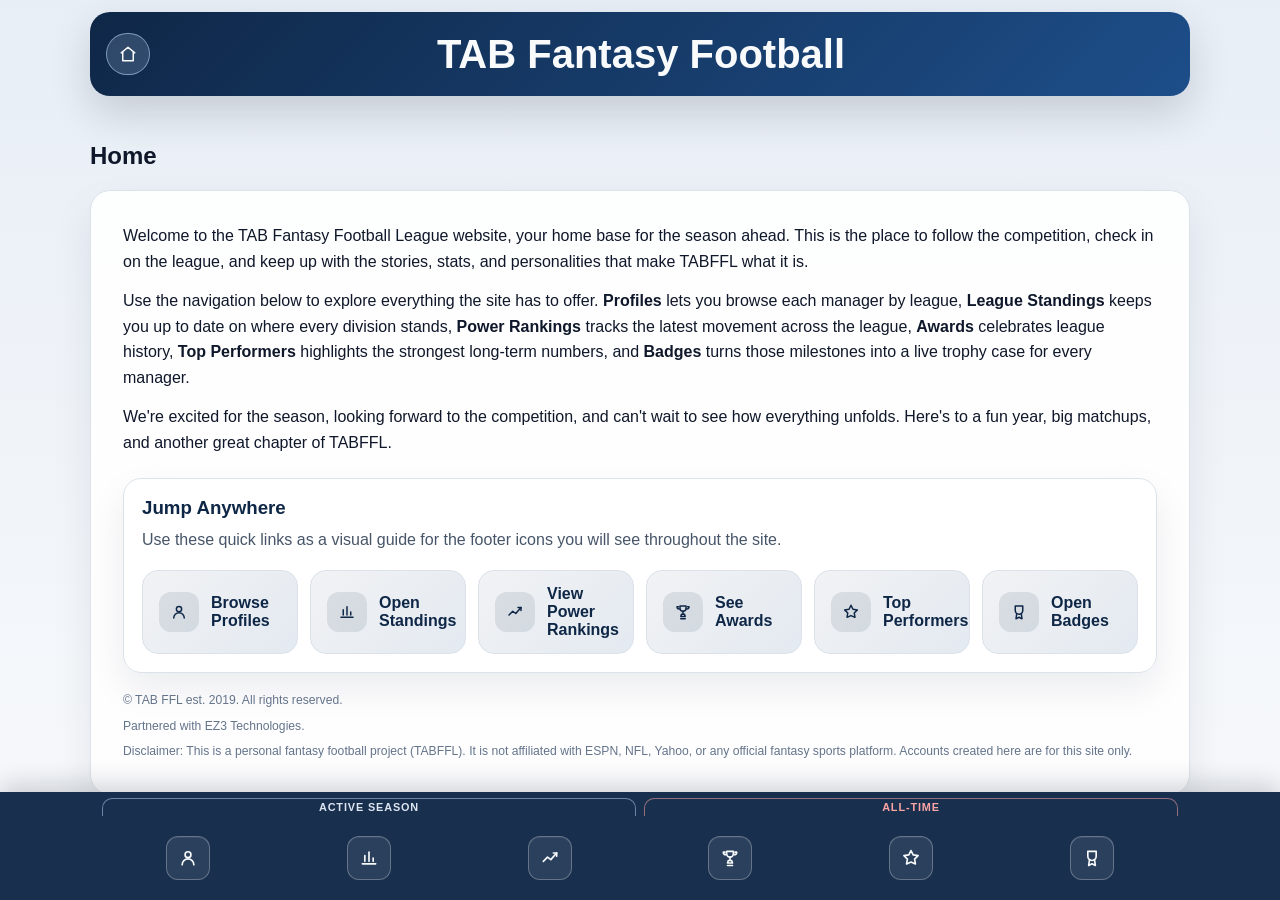
==== index.html @ a6985075 "Disclaimer" ====
<!DOCTYPE html>
<html lang="en">
<head>
    <meta charset="utf-8">
    <meta name="viewport" content="width=device-width,initial-scale=1">
    <meta name="theme-color" content="#0f2747">
    <title>Homepage</title>
    <link rel="stylesheet" href="styles.css?v=20260321d">
    <style>
        .site-footer {
            position: fixed;
            left: 0;
            right: 0;
            bottom: 0;
            margin: 0;
            border-radius: 0;
            z-index: 999;
        }

        body {
            padding-bottom: 84px;
        }

        .site-footer .footer-nav {
            justify-content: space-around;
        }

        .welcome-card {
            width: 100%;
            padding: clamp(20px, 4vw, 32px);
            border: 1px solid #dbe2ea;
            border-radius: 20px;
            background: rgba(255, 255, 255, 0.92);
            box-shadow: 0 18px 40px rgba(15, 23, 42, 0.08);
        }

        .welcome-card p {
            margin: 0 0 14px;
            line-height: 1.6;
        }

        .welcome-card p:last-child {
            margin-bottom: 0;
        }

        .nav-guide {
            margin-top: 20px;
        }

        .nav-guide strong {
            color: navy;
        }

        .site-disclaimer {
            margin-top: 18px;
            font-size: 0.76rem;
            line-height: 1.5;
            color: #64748b;
        }

        .site-disclaimer p {
            margin: 0 0 6px;
        }

        .site-disclaimer p:last-child {
            margin-bottom: 0;
        }

    </style>
</head>
<body>
    <div class="container">
        <header>
            <a class="header-home" href="/" aria-current="page" aria-label="Home"><svg viewBox="0 0 24 24" aria-hidden="true"><path d="M3 10.5 12 3l9 7.5"></path><path d="M5 9.5V21h14V9.5"></path></svg><span class="sr-only">Home</span></a>
            <h1 class="site-title">TAB Fantasy Football</h1>
            <span class="header-spacer" aria-hidden="true"></span>
        </header>

        <main>
            <h2>Home</h2>
            <section class="welcome-card">
                <p>Welcome to the TAB Fantasy Football League website, your home base for the season ahead. This is the place to follow the competition, check in on the league, and keep up with the stories, stats, and personalities that make TABFFL what it is.</p>
                <p>Use the navigation below to explore everything the site has to offer. <strong>Profiles</strong> lets you browse each manager by league, <strong>League Standings</strong> keeps you up to date on where every division stands, <strong>Power Rankings</strong> tracks the latest movement across the league, <strong>Awards</strong> celebrates league history, <strong>Top Performers</strong> highlights the strongest long-term numbers, and <strong>Badges</strong> turns those milestones into a live trophy case for every manager.</p>
                <p class="nav-guide">We're excited for the season, looking forward to the competition, and can't wait to see how everything unfolds. Here's to a fun year, big matchups, and another great chapter of TABFFL.</p>
                <section class="site-shortcuts" aria-label="Site shortcuts">
                    <h3>Jump Anywhere</h3>
                    <p>Use these quick links as a visual guide for the footer icons you will see throughout the site.</p>
                    <div class="quick-links">
                        <a href="/profiles">
                            <span class="quick-link-icon" aria-hidden="true"><svg viewBox="0 0 24 24"><circle cx="12" cy="8" r="3.5"></circle><path d="M5 20a7 7 0 0 1 14 0"></path></svg></span>
                            <span class="quick-link-copy"><span class="quick-link-title">Browse Profiles</span></span>
                        </a>
                        <a href="/leagues">
                            <span class="quick-link-icon" aria-hidden="true"><svg viewBox="0 0 24 24"><path d="M4 19h16"></path><path d="M7 16V9"></path><path d="M12 16V5"></path><path d="M17 16v-4"></path></svg></span>
                            <span class="quick-link-copy"><span class="quick-link-title">Open Standings</span></span>
                        </a>
                        <a href="/power-rankings">
                            <span class="quick-link-icon" aria-hidden="true"><svg viewBox="0 0 24 24"><path d="M4 16l5-5 4 3 7-8"></path><path d="M16 6h4v4"></path></svg></span>
                            <span class="quick-link-copy"><span class="quick-link-title">View Power Rankings</span></span>
                        </a>
                        <a href="/awards">
                            <span class="quick-link-icon" aria-hidden="true"><svg viewBox="0 0 24 24"><path d="M8 4h8v3a4 4 0 0 1-8 0Z"></path><path d="M6 5H4a3 3 0 0 0 3 3"></path><path d="M18 5h2a3 3 0 0 1-3 3"></path><path d="M12 11v4"></path><path d="M9 21h6"></path><path d="M10 15h4l1 3H9Z"></path></svg></span>
                            <span class="quick-link-copy"><span class="quick-link-title">See Awards</span></span>
                        </a>
                        <a href="/top-performers">
                            <span class="quick-link-icon" aria-hidden="true"><svg viewBox="0 0 24 24"><path d="M12 3l2.6 5.3 5.9.9-4.2 4.1 1 5.8L12 16.8 6.7 19.1l1-5.8L3.5 9.2l5.9-.9Z"></path></svg></span>
                            <span class="quick-link-copy"><span class="quick-link-title">Top Performers</span></span>
                        </a>
                        <a href="/badges">
                            <span class="quick-link-icon" aria-hidden="true"><svg viewBox="0 0 24 24"><path d="M7 4h10v6a5 5 0 0 1-10 0Z"></path><path d="m9 14-1 7 4-2 4 2-1-7"></path></svg></span>
                            <span class="quick-link-copy"><span class="quick-link-title">Open Badges</span></span>
                        </a>
                    </div>
                </section>
                <section class="site-disclaimer" aria-label="Site disclaimer">
                    <p>&copy; TAB FFL est. 2019. All rights reserved.</p>
                    <p>Partnered with EZ3 Technologies.</p>
                    <p>Disclaimer: This is a personal fantasy football project (TABFFL). It is not affiliated with ESPN, NFL, Yahoo, or any official fantasy sports platform. Accounts created here are for this site only.</p>
                </section>
            </section>
        </main>

        <footer class="site-footer" role="contentinfo">
            <div class="footer-group-row" aria-hidden="true">
                <div class="footer-group-label active-season">Active Season</div>
                <div class="footer-group-label all-time">All-Time</div>
            </div>
            <nav class="footer-nav" role="navigation" aria-label="Main navigation">
                <a href="/profiles" aria-label="Profiles"><span class="footer-emblem" aria-hidden="true"><svg viewBox="0 0 24 24"><circle cx="12" cy="8" r="3.5"></circle><path d="M5 20a7 7 0 0 1 14 0"></path></svg></span><span class="sr-only">Profiles</span></a>
                <a href="/leagues" aria-label="League Standings"><span class="footer-emblem" aria-hidden="true"><svg viewBox="0 0 24 24"><path d="M4 19h16"></path><path d="M7 16V9"></path><path d="M12 16V5"></path><path d="M17 16v-4"></path></svg></span><span class="sr-only">League Standings</span></a>
                <a href="/power-rankings" aria-label="Power Rankings"><span class="footer-emblem" aria-hidden="true"><svg viewBox="0 0 24 24"><path d="M4 16l5-5 4 3 7-8"></path><path d="M16 6h4v4"></path></svg></span><span class="sr-only">Power Rankings</span></a>
                <a href="/awards" aria-label="Awards"><span class="footer-emblem" aria-hidden="true"><svg viewBox="0 0 24 24"><path d="M8 4h8v3a4 4 0 0 1-8 0Z"></path><path d="M6 5H4a3 3 0 0 0 3 3"></path><path d="M18 5h2a3 3 0 0 1-3 3"></path><path d="M12 11v4"></path><path d="M9 21h6"></path><path d="M10 15h4l1 3H9Z"></path></svg></span><span class="sr-only">Awards</span></a>
                <a href="/top-performers" aria-label="Top Performers"><span class="footer-emblem" aria-hidden="true"><svg viewBox="0 0 24 24"><path d="M12 3l2.6 5.3 5.9.9-4.2 4.1 1 5.8L12 16.8 6.7 19.1l1-5.8L3.5 9.2l5.9-.9Z"></path></svg></span><span class="sr-only">Top Performers</span></a>
                <a href="/badges" aria-label="Badges"><span class="footer-emblem" aria-hidden="true"><svg viewBox="0 0 24 24"><path d="M7 4h10v6a5 5 0 0 1-10 0Z"></path><path d="m9 14-1 7 4-2 4 2-1-7"></path></svg></span><span class="sr-only">Badges</span></a>
            </nav>
        </footer>
    </div>
</body>
</html>
---- styles.css ----
:root {
    color-scheme: light;
    --header-bg: #0f2747;
    --header-text: #f8fafc;
    --page-bg: linear-gradient(180deg, #e8eef6 0%, #f8fafc 100%);
    --panel-bg: rgba(255, 255, 255, 0.92);
    --panel-border: #dbe2ea;
    --text: #0f172a;
    --muted: #475569;
    --nav-bg: rgba(255, 255, 255, 0.08);
    --nav-hover: rgba(255, 255, 255, 0.16);
    --shadow: 0 16px 36px rgba(15, 23, 42, 0.08);
    --active-text: #bfdbfe;
    --quick-link-bg: linear-gradient(135deg, rgba(15, 39, 71, 0.06), rgba(29, 78, 137, 0.12));
    --quick-link-text: #0f2747;
}

* {
    box-sizing: border-box;
}

html {
    height: 100%;
}

body {
    min-height: 100%;
    margin: 0;
    background: var(--page-bg);
    color: var(--text);
    font-family: "Segoe UI", Tahoma, Geneva, Verdana, sans-serif;
    padding: 124px 16px calc(112px + env(safe-area-inset-bottom, 0px));
}

.container {
    width: 100%;
    max-width: 1100px;
    margin: 0 auto;
}

header {
    position: fixed;
    top: 12px;
    left: 50%;
    transform: translateX(-50%);
    z-index: 1000;
    display: grid;
    grid-template-columns: auto minmax(0, 1fr) auto;
    align-items: center;
    gap: 0.75rem;
    width: min(1100px, calc(100% - 32px));
    padding: 1.25rem 1rem;
    border-radius: 20px;
    background: linear-gradient(135deg, #0f2747, #1d4e89);
    color: var(--header-text);
    box-shadow: 0 18px 40px rgba(15, 23, 42, 0.16);
}

.header-home {
    display: inline-flex;
    align-items: center;
    justify-content: center;
    min-height: 42px;
    min-width: 42px;
    padding: 0 12px;
    border-radius: 999px;
    background: rgba(255, 255, 255, 0.12);
    border: 1px solid rgba(255, 255, 255, 0.16);
    color: var(--header-text);
    text-decoration: none;
    white-space: nowrap;
    transition: background 160ms ease, border-color 160ms ease, transform 160ms ease;
}

.header-home svg {
    width: 18px;
    height: 18px;
    stroke: currentColor;
    fill: none;
    stroke-width: 2;
    stroke-linecap: round;
    stroke-linejoin: round;
}

.header-home:hover,
.header-home:focus-visible,
.header-home[aria-current="page"] {
    background: rgba(191, 219, 254, 0.18);
    border-color: rgba(191, 219, 254, 0.55);
    outline: none;
}

.header-home:hover,
.header-home:focus-visible {
    transform: translateY(-1px);
}

.header-spacer {
    width: 42px;
    height: 42px;
}

h1.site-title {
    margin: 0;
    text-align: center;
    font-size: clamp(1.7rem, 3.5vw, 2.5rem);
    line-height: 1.1;
}

main {
    width: 100%;
    margin-top: 18px;
    padding: 0;
}

main > :first-child {
    margin-top: 0;
}

h2,
h3,
h4 {
    overflow-wrap: break-word;
}

p {
    overflow-wrap: break-word;
}

a {
    color: inherit;
}

.site-footer {
    width: 100%;
    background: rgba(15, 39, 71, 0.96);
    backdrop-filter: blur(10px);
    box-shadow: 0 -8px 24px rgba(15, 23, 42, 0.18);
}

.site-footer .footer-group-row {
    display: grid;
    grid-template-columns: repeat(2, minmax(0, 1fr));
    gap: 8px;
    width: min(1100px, calc(100% - 24px));
    margin: 0 auto;
    padding: 6px 12px 0;
}

.site-footer .footer-nav {
    display: grid;
    grid-template-columns: repeat(6, minmax(72px, 1fr));
    gap: 8px;
    width: min(1100px, calc(100% - 24px));
    margin: 0 auto;
    padding: 10px 12px;
}

.site-footer .footer-group-label {
    display: flex;
    align-items: flex-start;
    justify-content: center;
    min-height: 18px;
    width: 100%;
    padding-top: 3px;
    font-size: 0.68rem;
    font-weight: 700;
    line-height: 1;
    text-align: center;
    letter-spacing: 0.08em;
    text-transform: uppercase;
    white-space: nowrap;
    pointer-events: none;
    border-radius: 10px 10px 0 0;
    border-top: 1px solid rgba(191, 219, 254, 0.5);
    border-left: 1px solid rgba(191, 219, 254, 0.5);
    border-right: 1px solid rgba(191, 219, 254, 0.5);
}

.site-footer .footer-group-label.active-season {
    color: rgba(239, 246, 255, 0.92);
}

.site-footer .footer-group-label.all-time {
    color: #fca5a5;
    border-top-color: rgba(252, 165, 165, 0.55);
    border-left-color: rgba(252, 165, 165, 0.55);
    border-right-color: rgba(252, 165, 165, 0.55);
}

.site-footer .footer-nav a {
    display: inline-flex;
    justify-content: center;
    align-items: center;
    min-height: 44px;
    padding: 10px 12px;
    border-radius: 999px;
    color: var(--header-text);
    text-decoration: none;
    font-size: 0.95rem;
    font-weight: 600;
    text-align: center;
    white-space: nowrap;
}

.sr-only {
    position: absolute;
    width: 1px;
    height: 1px;
    padding: 0;
    margin: -1px;
    overflow: hidden;
    clip: rect(0, 0, 0, 0);
    white-space: nowrap;
    border: 0;
}

.footer-emblem {
    display: inline-grid;
    place-items: center;
    width: 44px;
    height: 44px;
    border: 1px solid rgba(255, 255, 255, 0.28);
    border-radius: 12px;
    background: rgba(255, 255, 255, 0.08);
    color: var(--header-text);
    box-shadow: inset 0 1px 0 rgba(255, 255, 255, 0.08);
}

.footer-emblem svg {
    width: 20px;
    height: 20px;
    stroke: currentColor;
    fill: none;
    stroke-width: 2;
    stroke-linecap: round;
    stroke-linejoin: round;
}

.site-footer .footer-nav a:hover,
.site-footer .footer-nav a:focus-visible {
    background: var(--nav-hover);
    outline: none;
}

.site-footer .footer-nav a[aria-current="page"] {
    background: var(--nav-bg);
    color: var(--active-text);
}

.site-footer .footer-nav a:hover .footer-emblem,
.site-footer .footer-nav a:focus-visible .footer-emblem,
.site-footer .footer-nav a[aria-current="page"] .footer-emblem {
    background: rgba(191, 219, 254, 0.18);
    border-color: rgba(191, 219, 254, 0.62);
    color: #eff6ff;
}

.site-shortcuts {
    margin-top: 22px;
    padding: 18px;
    border: 1px solid var(--panel-border);
    border-radius: 18px;
    background: var(--panel-bg);
    box-shadow: var(--shadow);
}

.site-shortcuts h3 {
    margin: 0 0 8px;
    color: #0f2747;
}

.site-shortcuts p {
    margin: 0;
    color: var(--muted);
    line-height: 1.6;
}

.quick-links {
    display: grid;
    grid-template-columns: repeat(6, minmax(0, 1fr));
    gap: 12px;
    margin-top: 18px;
}

.quick-links a {
    display: grid;
    grid-template-columns: 40px minmax(0, 1fr);
    align-items: center;
    gap: 12px;
    padding: 14px 16px;
    border: 1px solid var(--panel-border);
    border-radius: 16px;
    background: var(--quick-link-bg);
    color: var(--quick-link-text);
    font-weight: 700;
    text-decoration: none;
    transition: transform 160ms ease, box-shadow 160ms ease, border-color 160ms ease;
}

.quick-link-icon {
    display: inline-grid;
    place-items: center;
    width: 40px;
    height: 40px;
    border-radius: 12px;
    background: rgba(15, 39, 71, 0.1);
    color: #0f2747;
}

.quick-link-icon svg {
    width: 18px;
    height: 18px;
    stroke: currentColor;
    fill: none;
    stroke-width: 2;
    stroke-linecap: round;
    stroke-linejoin: round;
}

.quick-link-copy {
    display: block;
}

.quick-link-title {
    font-weight: 700;
}

.quick-links a:hover,
.quick-links a:focus-visible {
    transform: translateY(-1px);
    box-shadow: 0 12px 24px rgba(15, 23, 42, 0.08);
    border-color: #bfd0e2;
    outline: none;
}

.quick-links a:hover .quick-link-icon,
.quick-links a:focus-visible .quick-link-icon {
    background: rgba(15, 39, 71, 0.16);
}

@media (max-width: 760px) {
    body {
        padding: 126px 10px calc(108px + env(safe-area-inset-bottom, 0px));
    }

    header {
        border-radius: 16px;
        padding: 1rem 0.9rem;
        top: 8px;
        width: calc(100% - 20px);
        grid-template-columns: auto minmax(0, 1fr);
        align-items: center;
        gap: 0.7rem;
    }

    h1.site-title {
        text-align: left;
        font-size: 1.08rem;
        line-height: 1.05;
        white-space: nowrap;
        width: auto;
        order: 2;
    }

    .header-home {
        min-height: 38px;
        min-width: 38px;
        padding: 0 10px;
        text-decoration: none;
        justify-self: start;
        order: 1;
    }

    .header-home svg {
        width: 16px;
        height: 16px;
    }

    .header-spacer {
        display: none;
    }

    .site-footer .footer-group-row {
        width: 100%;
        max-width: none;
        gap: 4px;
        padding: 4px 6px 0;
    }

    .site-footer .footer-nav {
        display: grid;
        grid-template-columns: repeat(6, minmax(0, 1fr));
        gap: 4px;
        width: 100%;
        max-width: none;
        padding: 8px 6px calc(8px + env(safe-area-inset-bottom, 0px));
    }

    .site-footer .footer-group-label {
        height: 16px;
        padding-top: 2px;
        font-size: 0.58rem;
    }

    .site-footer .footer-nav a {
        min-width: 0;
        min-height: 42px;
        padding: 4px 0;
        border-radius: 10px;
    }

    .footer-emblem {
        width: 30px;
        height: 30px;
        border-radius: 9px;
    }

    .footer-emblem svg {
        width: 14px;
        height: 14px;
    }

    .quick-links {
        grid-template-columns: repeat(3, minmax(0, 1fr));
        gap: 8px;
    }

    .quick-links a {
        grid-template-columns: 1fr;
        justify-items: center;
        text-align: center;
        gap: 8px;
        padding: 12px 8px;
    }

    .quick-link-icon {
        width: 34px;
        height: 34px;
        border-radius: 10px;
    }

    .quick-link-icon svg {
        width: 16px;
        height: 16px;
    }

    .quick-link-title {
        font-size: 0.8rem;
        line-height: 1.2;
    }

}
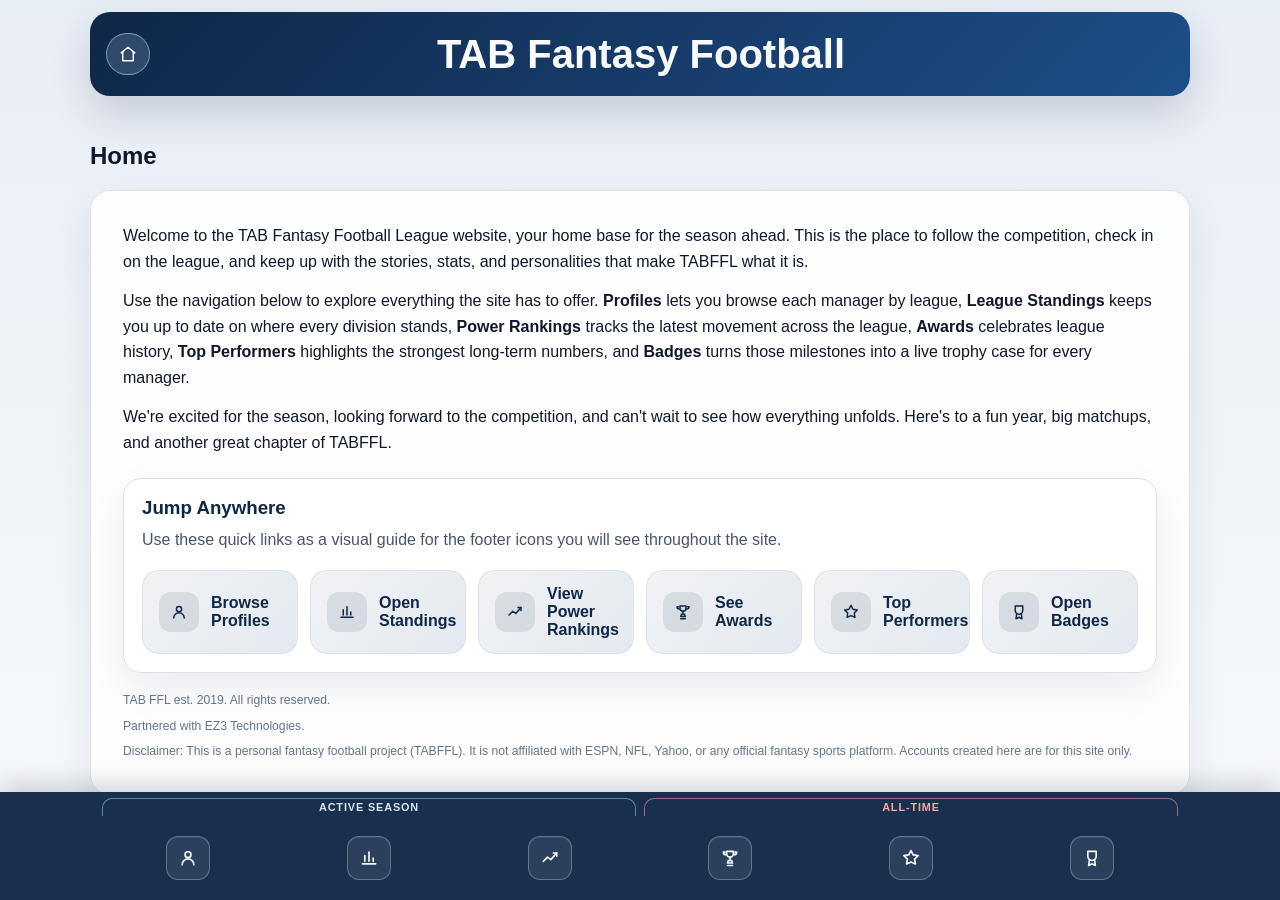
==== commit f274d588: "Updated a lot, playoffs, badge colors, etc" ====
--- a/index.html
+++ b/index.html
@@ -113,7 +113,7 @@
                     </div>
                 </section>
                 <section class="site-disclaimer" aria-label="Site disclaimer">
-                    <p>&copy; TAB FFL est. 2019. All rights reserved.</p>
+                    <p> TAB FFL est. 2019. All rights reserved.</p>
                     <p>Partnered with EZ3 Technologies.</p>
                     <p>Disclaimer: This is a personal fantasy football project (TABFFL). It is not affiliated with ESPN, NFL, Yahoo, or any official fantasy sports platform. Accounts created here are for this site only.</p>
                 </section>
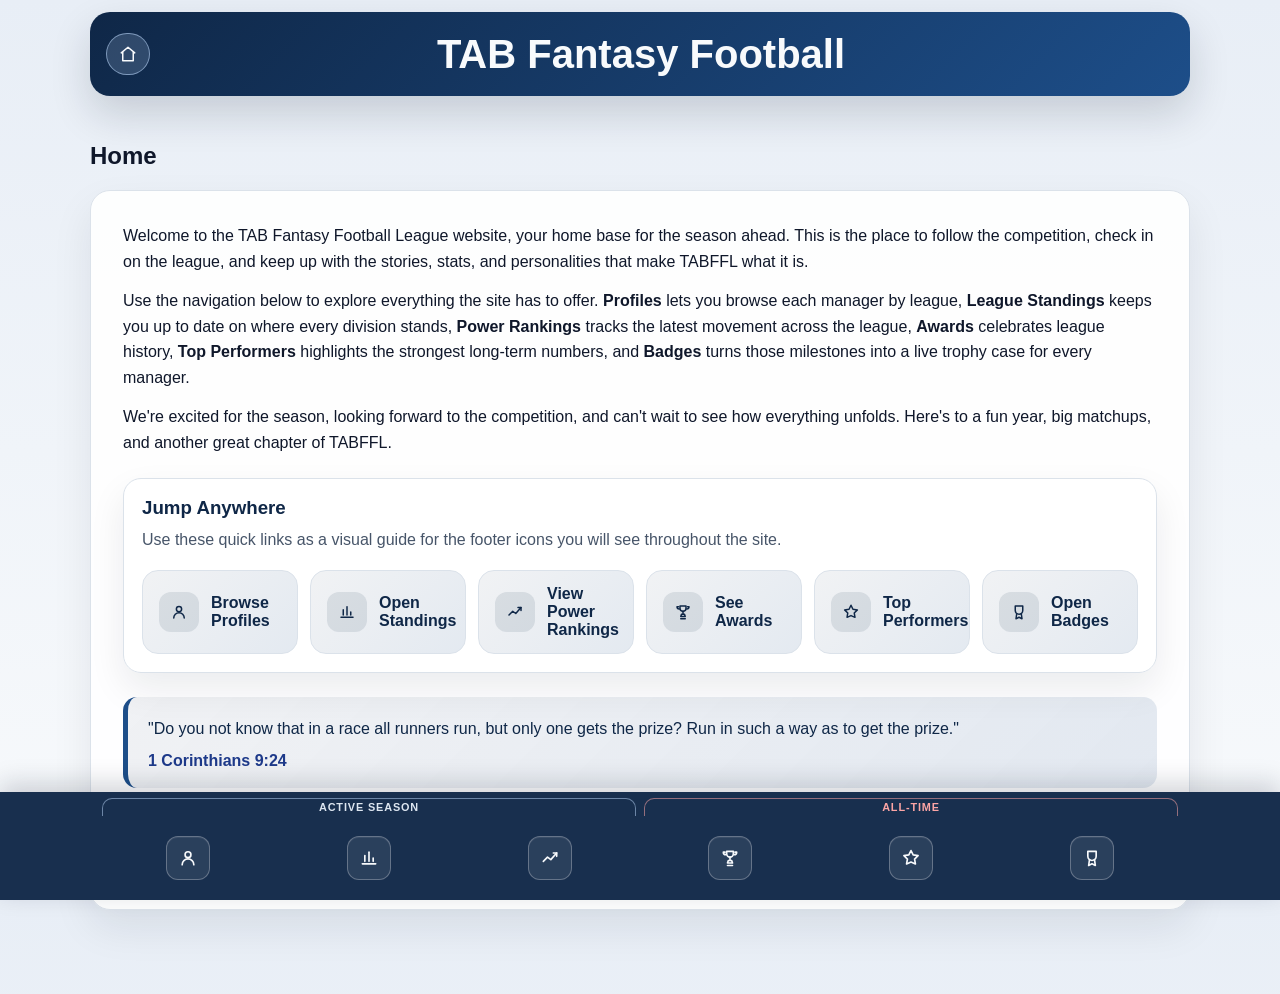
==== commit 555dda4a: "Added verse, adjusted border for profiles" ====
--- a/index.html
+++ b/index.html
@@ -49,6 +49,28 @@
 
         .nav-guide strong {
             color: navy;
+        }
+
+        .site-verse {
+            margin: 24px 0 0;
+            padding: 18px 20px;
+            border-left: 5px solid #1d4e89;
+            border-radius: 14px;
+            background: linear-gradient(135deg, rgba(15, 39, 71, 0.06), rgba(29, 78, 137, 0.12));
+        }
+
+        .site-verse p {
+            margin: 0;
+            color: #0f2747;
+            line-height: 1.7;
+        }
+
+        .site-verse cite {
+            display: block;
+            margin-top: 10px;
+            font-style: normal;
+            font-weight: 700;
+            color: #1e3a8a;
         }
 
         .site-disclaimer {
@@ -112,6 +134,10 @@
                         </a>
                     </div>
                 </section>
+                <section class="site-verse" aria-label="Featured verse">
+                    <p>"Do you not know that in a race all runners run, but only one gets the prize? Run in such a way as to get the prize."</p>
+                    <cite>1 Corinthians 9:24</cite>
+                </section>
                 <section class="site-disclaimer" aria-label="Site disclaimer">
                     <p> TAB FFL est. 2019. All rights reserved.</p>
                     <p>Partnered with EZ3 Technologies.</p>
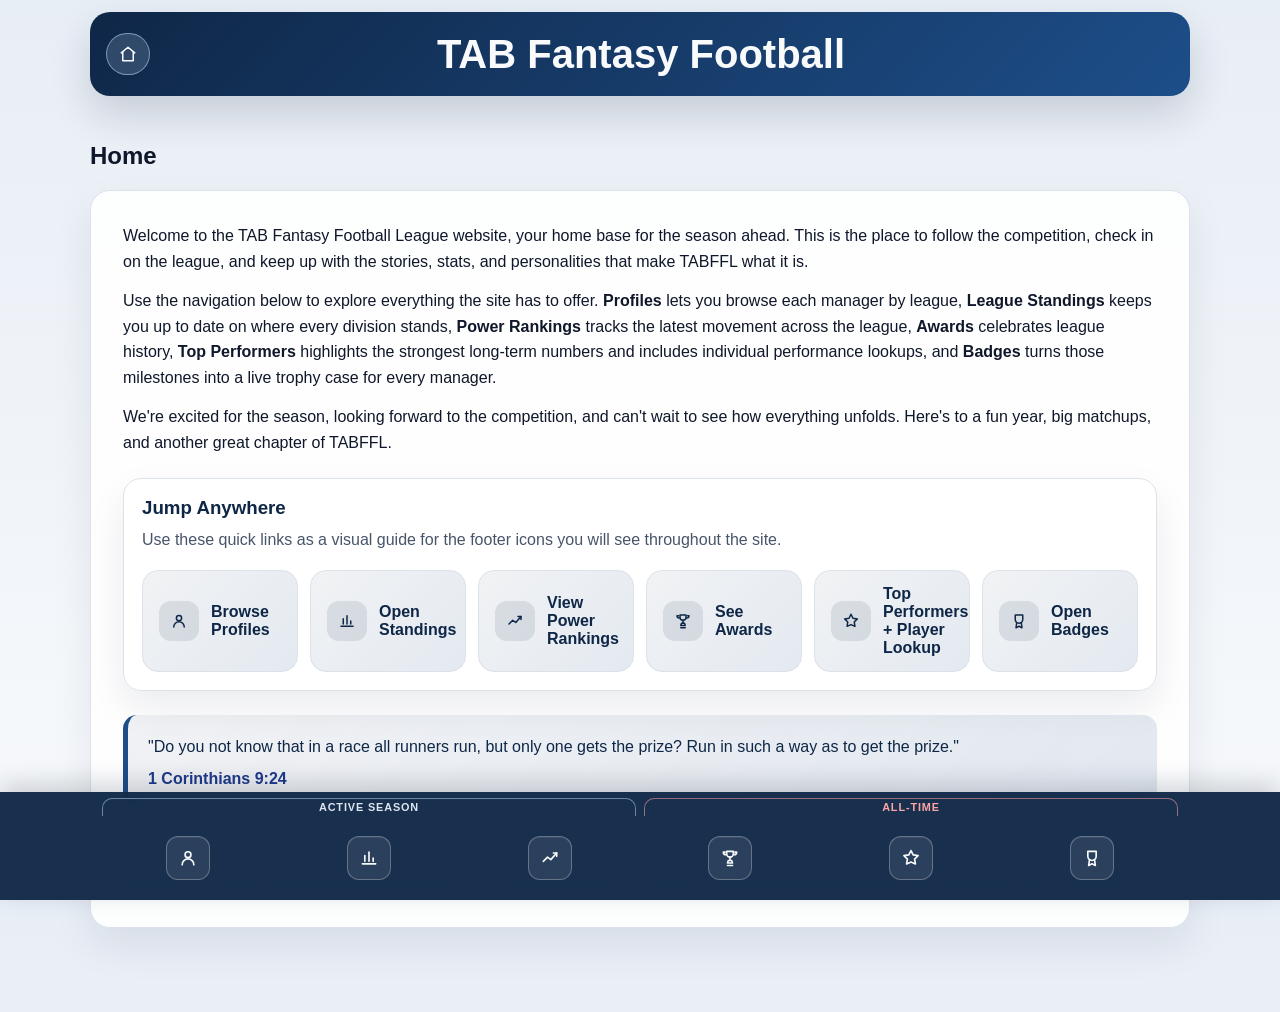
==== commit ddcbd340: "update individual stats" ====
--- a/index.html
+++ b/index.html
@@ -102,7 +102,7 @@
             <h2>Home</h2>
             <section class="welcome-card">
                 <p>Welcome to the TAB Fantasy Football League website, your home base for the season ahead. This is the place to follow the competition, check in on the league, and keep up with the stories, stats, and personalities that make TABFFL what it is.</p>
-                <p>Use the navigation below to explore everything the site has to offer. <strong>Profiles</strong> lets you browse each manager by league, <strong>League Standings</strong> keeps you up to date on where every division stands, <strong>Power Rankings</strong> tracks the latest movement across the league, <strong>Awards</strong> celebrates league history, <strong>Top Performers</strong> highlights the strongest long-term numbers, and <strong>Badges</strong> turns those milestones into a live trophy case for every manager.</p>
+                <p>Use the navigation below to explore everything the site has to offer. <strong>Profiles</strong> lets you browse each manager by league, <strong>League Standings</strong> keeps you up to date on where every division stands, <strong>Power Rankings</strong> tracks the latest movement across the league, <strong>Awards</strong> celebrates league history, <strong>Top Performers</strong> highlights the strongest long-term numbers and includes individual performance lookups, and <strong>Badges</strong> turns those milestones into a live trophy case for every manager.</p>
                 <p class="nav-guide">We're excited for the season, looking forward to the competition, and can't wait to see how everything unfolds. Here's to a fun year, big matchups, and another great chapter of TABFFL.</p>
                 <section class="site-shortcuts" aria-label="Site shortcuts">
                     <h3>Jump Anywhere</h3>
@@ -126,7 +126,7 @@
                         </a>
                         <a href="/top-performers">
                             <span class="quick-link-icon" aria-hidden="true"><svg viewBox="0 0 24 24"><path d="M12 3l2.6 5.3 5.9.9-4.2 4.1 1 5.8L12 16.8 6.7 19.1l1-5.8L3.5 9.2l5.9-.9Z"></path></svg></span>
-                            <span class="quick-link-copy"><span class="quick-link-title">Top Performers</span></span>
+                            <span class="quick-link-copy"><span class="quick-link-title">Top Performers + Player Lookup</span></span>
                         </a>
                         <a href="/badges">
                             <span class="quick-link-icon" aria-hidden="true"><svg viewBox="0 0 24 24"><path d="M7 4h10v6a5 5 0 0 1-10 0Z"></path><path d="m9 14-1 7 4-2 4 2-1-7"></path></svg></span>
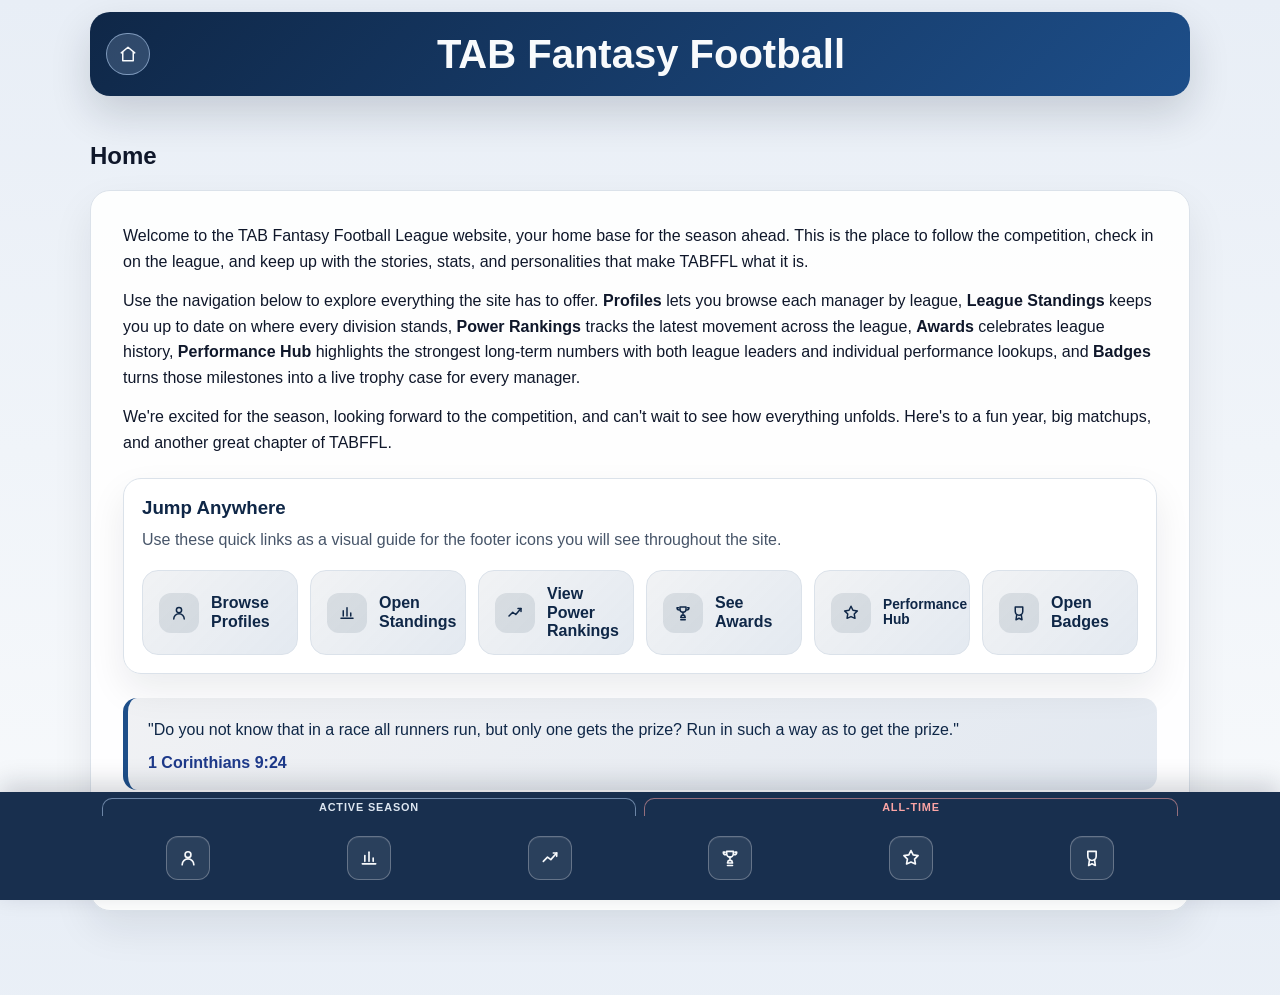
==== commit 0f30417d: "update individual stats formatting" ====
--- a/index.html
+++ b/index.html
@@ -88,6 +88,24 @@
             margin-bottom: 0;
         }
 
+        .quick-link-copy {
+            min-width: 0;
+        }
+
+        .quick-link-title {
+            display: block;
+            overflow-wrap: normal;
+            line-height: 1.15;
+        }
+
+        .quick-link-title.performance-hub-title {
+            font-size: 0.86rem;
+            white-space: normal;
+            word-break: keep-all;
+            overflow-wrap: normal;
+            line-height: 1.05;
+        }
+
     </style>
 </head>
 <body>
@@ -102,7 +120,7 @@
             <h2>Home</h2>
             <section class="welcome-card">
                 <p>Welcome to the TAB Fantasy Football League website, your home base for the season ahead. This is the place to follow the competition, check in on the league, and keep up with the stories, stats, and personalities that make TABFFL what it is.</p>
-                <p>Use the navigation below to explore everything the site has to offer. <strong>Profiles</strong> lets you browse each manager by league, <strong>League Standings</strong> keeps you up to date on where every division stands, <strong>Power Rankings</strong> tracks the latest movement across the league, <strong>Awards</strong> celebrates league history, <strong>Top Performers</strong> highlights the strongest long-term numbers and includes individual performance lookups, and <strong>Badges</strong> turns those milestones into a live trophy case for every manager.</p>
+                <p>Use the navigation below to explore everything the site has to offer. <strong>Profiles</strong> lets you browse each manager by league, <strong>League Standings</strong> keeps you up to date on where every division stands, <strong>Power Rankings</strong> tracks the latest movement across the league, <strong>Awards</strong> celebrates league history, <strong>Performance Hub</strong> highlights the strongest long-term numbers with both league leaders and individual performance lookups, and <strong>Badges</strong> turns those milestones into a live trophy case for every manager.</p>
                 <p class="nav-guide">We're excited for the season, looking forward to the competition, and can't wait to see how everything unfolds. Here's to a fun year, big matchups, and another great chapter of TABFFL.</p>
                 <section class="site-shortcuts" aria-label="Site shortcuts">
                     <h3>Jump Anywhere</h3>
@@ -126,7 +144,7 @@
                         </a>
                         <a href="/top-performers">
                             <span class="quick-link-icon" aria-hidden="true"><svg viewBox="0 0 24 24"><path d="M12 3l2.6 5.3 5.9.9-4.2 4.1 1 5.8L12 16.8 6.7 19.1l1-5.8L3.5 9.2l5.9-.9Z"></path></svg></span>
-                            <span class="quick-link-copy"><span class="quick-link-title">Top Performers + Player Lookup</span></span>
+                            <span class="quick-link-copy"><span class="quick-link-title performance-hub-title">Performance Hub</span></span>
                         </a>
                         <a href="/badges">
                             <span class="quick-link-icon" aria-hidden="true"><svg viewBox="0 0 24 24"><path d="M7 4h10v6a5 5 0 0 1-10 0Z"></path><path d="m9 14-1 7 4-2 4 2-1-7"></path></svg></span>
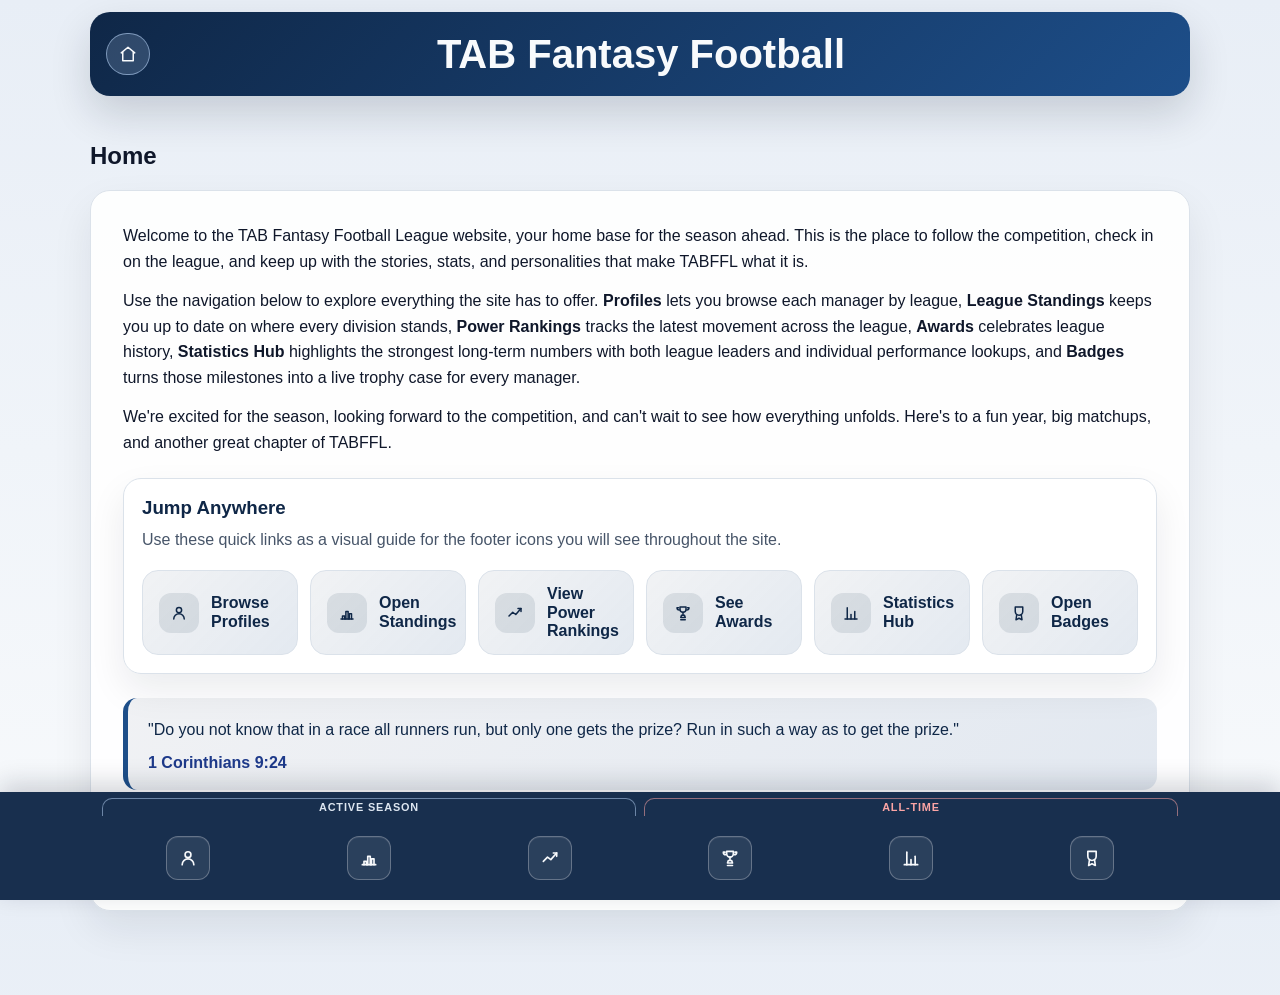
==== commit b629f58c: "final edits for nav bar" ====
--- a/index.html
+++ b/index.html
@@ -99,11 +99,11 @@
         }
 
         .quick-link-title.performance-hub-title {
-            font-size: 0.86rem;
+            font-size: inherit;
             white-space: normal;
             word-break: keep-all;
             overflow-wrap: normal;
-            line-height: 1.05;
+            line-height: 1.15;
         }
 
     </style>
@@ -120,7 +120,7 @@
             <h2>Home</h2>
             <section class="welcome-card">
                 <p>Welcome to the TAB Fantasy Football League website, your home base for the season ahead. This is the place to follow the competition, check in on the league, and keep up with the stories, stats, and personalities that make TABFFL what it is.</p>
-                <p>Use the navigation below to explore everything the site has to offer. <strong>Profiles</strong> lets you browse each manager by league, <strong>League Standings</strong> keeps you up to date on where every division stands, <strong>Power Rankings</strong> tracks the latest movement across the league, <strong>Awards</strong> celebrates league history, <strong>Performance Hub</strong> highlights the strongest long-term numbers with both league leaders and individual performance lookups, and <strong>Badges</strong> turns those milestones into a live trophy case for every manager.</p>
+                <p>Use the navigation below to explore everything the site has to offer. <strong>Profiles</strong> lets you browse each manager by league, <strong>League Standings</strong> keeps you up to date on where every division stands, <strong>Power Rankings</strong> tracks the latest movement across the league, <strong>Awards</strong> celebrates league history, <strong>Statistics Hub</strong> highlights the strongest long-term numbers with both league leaders and individual performance lookups, and <strong>Badges</strong> turns those milestones into a live trophy case for every manager.</p>
                 <p class="nav-guide">We're excited for the season, looking forward to the competition, and can't wait to see how everything unfolds. Here's to a fun year, big matchups, and another great chapter of TABFFL.</p>
                 <section class="site-shortcuts" aria-label="Site shortcuts">
                     <h3>Jump Anywhere</h3>
@@ -131,7 +131,7 @@
                             <span class="quick-link-copy"><span class="quick-link-title">Browse Profiles</span></span>
                         </a>
                         <a href="/leagues">
-                            <span class="quick-link-icon" aria-hidden="true"><svg viewBox="0 0 24 24"><path d="M4 19h16"></path><path d="M7 16V9"></path><path d="M12 16V5"></path><path d="M17 16v-4"></path></svg></span>
+                            <span class="quick-link-icon" aria-hidden="true"><svg viewBox="0 0 24 24"><path d="M4 20h16"></path><path d="M6 20v-4h3v4"></path><path d="M10.5 20V10h3v10"></path><path d="M15 20v-7h3v7"></path></svg></span>
                             <span class="quick-link-copy"><span class="quick-link-title">Open Standings</span></span>
                         </a>
                         <a href="/power-rankings">
@@ -143,8 +143,8 @@
                             <span class="quick-link-copy"><span class="quick-link-title">See Awards</span></span>
                         </a>
                         <a href="/top-performers">
-                            <span class="quick-link-icon" aria-hidden="true"><svg viewBox="0 0 24 24"><path d="M12 3l2.6 5.3 5.9.9-4.2 4.1 1 5.8L12 16.8 6.7 19.1l1-5.8L3.5 9.2l5.9-.9Z"></path></svg></span>
-                            <span class="quick-link-copy"><span class="quick-link-title performance-hub-title">Performance Hub</span></span>
+                            <span class="quick-link-icon" aria-hidden="true"><svg viewBox="0 0 24 24"><path d="M4 20h16"></path><path d="M7 20V5"></path><path d="M12 20v-6"></path><path d="M17 20v-10"></path></svg></span>
+                            <span class="quick-link-copy"><span class="quick-link-title performance-hub-title">Statistics Hub</span></span>
                         </a>
                         <a href="/badges">
                             <span class="quick-link-icon" aria-hidden="true"><svg viewBox="0 0 24 24"><path d="M7 4h10v6a5 5 0 0 1-10 0Z"></path><path d="m9 14-1 7 4-2 4 2-1-7"></path></svg></span>
@@ -171,10 +171,10 @@
             </div>
             <nav class="footer-nav" role="navigation" aria-label="Main navigation">
                 <a href="/profiles" aria-label="Profiles"><span class="footer-emblem" aria-hidden="true"><svg viewBox="0 0 24 24"><circle cx="12" cy="8" r="3.5"></circle><path d="M5 20a7 7 0 0 1 14 0"></path></svg></span><span class="sr-only">Profiles</span></a>
-                <a href="/leagues" aria-label="League Standings"><span class="footer-emblem" aria-hidden="true"><svg viewBox="0 0 24 24"><path d="M4 19h16"></path><path d="M7 16V9"></path><path d="M12 16V5"></path><path d="M17 16v-4"></path></svg></span><span class="sr-only">League Standings</span></a>
+                <a href="/leagues" aria-label="League Standings"><span class="footer-emblem" aria-hidden="true"><svg viewBox="0 0 24 24"><path d="M4 20h16"></path><path d="M6 20v-4h3v4"></path><path d="M10.5 20V10h3v10"></path><path d="M15 20v-7h3v7"></path></svg></span><span class="sr-only">League Standings</span></a>
                 <a href="/power-rankings" aria-label="Power Rankings"><span class="footer-emblem" aria-hidden="true"><svg viewBox="0 0 24 24"><path d="M4 16l5-5 4 3 7-8"></path><path d="M16 6h4v4"></path></svg></span><span class="sr-only">Power Rankings</span></a>
                 <a href="/awards" aria-label="Awards"><span class="footer-emblem" aria-hidden="true"><svg viewBox="0 0 24 24"><path d="M8 4h8v3a4 4 0 0 1-8 0Z"></path><path d="M6 5H4a3 3 0 0 0 3 3"></path><path d="M18 5h2a3 3 0 0 1-3 3"></path><path d="M12 11v4"></path><path d="M9 21h6"></path><path d="M10 15h4l1 3H9Z"></path></svg></span><span class="sr-only">Awards</span></a>
-                <a href="/top-performers" aria-label="Top Performers"><span class="footer-emblem" aria-hidden="true"><svg viewBox="0 0 24 24"><path d="M12 3l2.6 5.3 5.9.9-4.2 4.1 1 5.8L12 16.8 6.7 19.1l1-5.8L3.5 9.2l5.9-.9Z"></path></svg></span><span class="sr-only">Top Performers</span></a>
+                <a href="/top-performers" aria-label="Top Performers"><span class="footer-emblem" aria-hidden="true"><svg viewBox="0 0 24 24"><path d="M4 20h16"></path><path d="M7 20V5"></path><path d="M12 20v-6"></path><path d="M17 20v-10"></path></svg></span><span class="sr-only">Top Performers</span></a>
                 <a href="/badges" aria-label="Badges"><span class="footer-emblem" aria-hidden="true"><svg viewBox="0 0 24 24"><path d="M7 4h10v6a5 5 0 0 1-10 0Z"></path><path d="m9 14-1 7 4-2 4 2-1-7"></path></svg></span><span class="sr-only">Badges</span></a>
             </nav>
         </footer>
